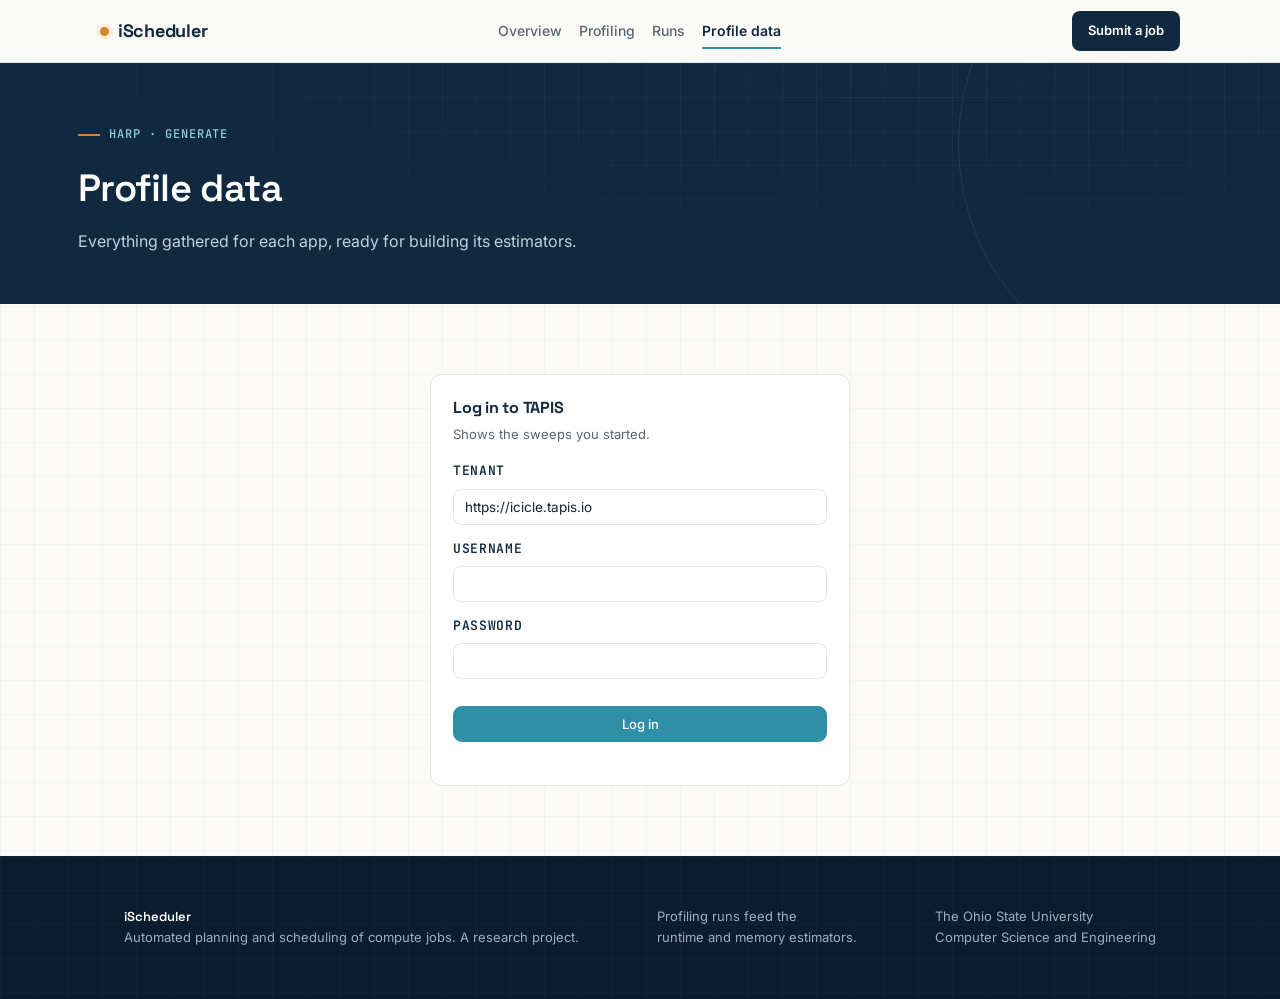
==== profile-data.html @ b389698c "Split Results into Runs and Profile data pages - runs.html (/runs): live view of each sweep. Its TAP" ====
<!doctype html>
<html lang="en">
<head>
<meta charset="utf-8">
<meta name="viewport" content="width=device-width,initial-scale=1">
<title>Profile data &mdash; iScheduler</title>
<link rel="preconnect" href="https://fonts.googleapis.com">
<link rel="preconnect" href="https://fonts.gstatic.com" crossorigin>
<link href="https://fonts.googleapis.com/css2?family=Space+Grotesk:wght@400;500;600;700&family=Inter:wght@400;500;600&family=JetBrains+Mono:wght@400;500&display=swap" rel="stylesheet">
<style>
:root{
  --navy:#11293F; --navy-900:#0A1C2D; --teal:#2E8FA6; --teal-400:#46A9BF; --teal-700:#236F82;
  --teal-50:#E6F1F4; --orange:#D4842F; --orange-50:#FBEFE0; --orange-700:#9A5A1C;
  --ink:#19222B; --muted:#5B6670; --paper:#FBFAF7; --line:#E4E7E9;
  --panel:#0C1E30; --panel-line:#1F3A52; --r:12px;
  --ok:#2E7D5B; --ok-50:#E5F2EC;
  --grid:rgba(46,143,166,.05);
  --grid-d:rgba(127,199,214,.07);
}
*{box-sizing:border-box;margin:0;padding:0}
html{scroll-behavior:smooth}
body{font-family:"Inter",system-ui,sans-serif;color:var(--ink);line-height:1.65;-webkit-font-smoothing:antialiased;
  background:
    linear-gradient(var(--grid) 1px,transparent 1px) 0 0/34px 34px,
    linear-gradient(90deg,var(--grid) 1px,transparent 1px) 0 0/34px 34px,
    var(--paper);}
h1,h2,h3,h4,.wm{font-family:"Space Grotesk",sans-serif;letter-spacing:-0.015em}
.mono{font-family:"JetBrains Mono",monospace}
a{color:inherit;text-decoration:none}
.wrap{max-width:1080px;margin:0 auto;padding:0 24px}
.eyebrow{display:inline-flex;align-items:center;gap:9px;font-family:"JetBrains Mono",monospace;font-size:12px;font-weight:500;letter-spacing:.08em;text-transform:uppercase;color:var(--teal-700)}
.eyebrow:before{content:"";width:22px;height:2px;background:var(--orange);display:inline-block}

/* nav */
nav{position:sticky;top:0;z-index:20;background:rgba(251,250,247,.82);backdrop-filter:blur(10px);border-bottom:1px solid var(--line)}
.nav-in{display:flex;align-items:center;justify-content:space-between;gap:16px;min-height:62px;flex-wrap:wrap;padding:8px 0}
.wm{font-weight:700;font-size:18px;color:var(--navy);display:flex;align-items:center;gap:9px}
.dot{width:9px;height:9px;border-radius:50%;background:var(--orange);box-shadow:0 0 0 4px var(--orange-50)}
.nav-links{display:flex;flex-wrap:wrap;gap:17px;row-gap:4px;justify-content:center;font-size:14px;font-weight:500;color:var(--muted)}
.nav-links a{position:relative;padding:4px 0}
.nav-links a:hover,.nav-links a[aria-current="page"]{color:var(--navy)}
.nav-links a[aria-current="page"]{font-weight:600}
.nav-links a[aria-current="page"]:after{content:"";position:absolute;left:0;right:0;bottom:-2px;height:2px;background:var(--teal)}
.nav-cta{font-size:13px;font-weight:600;color:#fff;background:var(--navy);padding:9px 16px;border-radius:8px}
.nav-cta:hover{background:var(--navy-900)}
@media(max-width:820px){.nav-links{gap:14px;font-size:13px}.nav-cta{display:none}}

/* dark banners share texture + orbit motif */
.hero,.page-head{background:var(--navy);color:#fff;position:relative;overflow:hidden}
.hero:before,.page-head:before{content:"";position:absolute;inset:0;
  background:linear-gradient(var(--grid-d) 1px,transparent 1px) 0 0/34px 34px,
             linear-gradient(90deg,var(--grid-d) 1px,transparent 1px) 0 0/34px 34px;
  -webkit-mask:radial-gradient(120% 120% at 70% 0%,#000,transparent 75%);mask:radial-gradient(120% 120% at 70% 0%,#000,transparent 75%)}
.hero:after,.page-head:after{content:"";position:absolute;right:-160px;top:-160px;width:480px;height:480px;border-radius:50%;
  border:1px solid var(--panel-line);
  box-shadow:0 0 0 60px transparent, inset 0 0 0 60px transparent;}

.hero{padding:80px 0 90px}
.hero-grid{display:grid;grid-template-columns:1.05fr .95fr;gap:48px;align-items:center;position:relative;z-index:1}
.hero h1{font-size:48px;line-height:1.05;font-weight:600;margin:18px 0 18px}
.hero p.lead{font-size:17px;color:#C0D0DC;max-width:38ch}
.hero .eyebrow,.page-head .eyebrow{color:#8CD0DE}
.hero-actions{display:flex;gap:12px;margin-top:30px;flex-wrap:wrap}
@media(max-width:860px){.hero-grid{grid-template-columns:1fr;gap:32px}.hero h1{font-size:35px}}

.page-head{padding:54px 0 50px}
.page-head .wrap{position:relative;z-index:1}
.page-head h1{font-size:38px;font-weight:600;margin:12px 0 8px}
.page-head p{color:#C0D0DC;max-width:60ch}

@media(prefers-reduced-motion:no-preference){
  .hero-grid>*,.page-head .wrap>*{opacity:0;animation:rise .7s cubic-bezier(.2,.7,.3,1) forwards}
  .hero-grid>*:nth-child(2){animation-delay:.12s}
  .page-head .wrap>*:nth-child(2){animation-delay:.06s}
  .page-head .wrap>*:nth-child(3){animation-delay:.12s}
}
@keyframes rise{from{opacity:0;transform:translateY(16px)}to{opacity:1;transform:none}}

/* buttons */
.btn{font-size:14px;font-weight:600;padding:12px 20px;border-radius:9px;border:1px solid transparent;cursor:pointer;font-family:inherit;display:inline-block;transition:transform .12s,background .15s,border-color .15s}
.btn:active{transform:translateY(1px)}
.btn-teal{background:var(--teal);color:#fff}.btn-teal:hover{background:var(--teal-700)}
.btn-navy{background:var(--navy);color:#fff}.btn-navy:hover{background:var(--navy-900)}
.btn-ghost{background:transparent;color:#fff;border-color:var(--panel-line)}.btn-ghost:hover{border-color:#8CD0DE}
.btn-outline{background:#fff;color:var(--navy);border-color:var(--line)}.btn-outline:hover{border-color:var(--navy)}
.btn-sm{padding:7px 13px;font-size:13px;border-radius:7px}

/* console */
.console{background:var(--panel);border:1px solid var(--panel-line);border-radius:14px;overflow:hidden;font-size:13px;box-shadow:0 24px 60px -30px rgba(0,0,0,.6);position:relative}
.console-bar{display:flex;align-items:center;gap:7px;padding:12px 15px;border-bottom:1px solid var(--panel-line);background:rgba(255,255,255,.02)}
.console-bar i{width:10px;height:10px;border-radius:50%;background:#34506b}
.console-bar i:first-child{background:#c2772e}.console-bar i:nth-child(2){background:#3f6a52}.console-bar i:nth-child(3){background:#2e6072}
.console-bar span{margin-left:8px;color:#7C92A8;font-size:12px;font-family:"JetBrains Mono",monospace}
.console pre{padding:18px 20px;color:#CBD8E4;overflow-x:auto;line-height:1.75;font-family:"JetBrains Mono",monospace}
.console pre:after{content:"▋";color:var(--teal-400)}
@media(prefers-reduced-motion:no-preference){.console pre:after{animation:blink 1.1s step-end infinite}}
@keyframes blink{50%{opacity:0}}
.console .k{color:#8CD0DE}.console .s{color:#E6AE70}.console .m{color:#fff;font-weight:500}.console .c{color:#6E839A}

/* sections */
section{padding:70px 0}
.sec-head{max-width:62ch;margin-bottom:36px}
.sec-head h2{font-size:32px;font-weight:600;color:var(--navy);margin:14px 0 10px}
.sec-head p{color:var(--muted);font-size:16px}
.bg-white{background:#fff;border-top:1px solid var(--line);border-bottom:1px solid var(--line)}

/* cluster chips */
.chips{display:flex;flex-wrap:wrap;gap:9px;margin-top:30px}
.chip{font-family:"JetBrains Mono",monospace;font-size:12px;color:#A9BFCF;border:1px solid var(--panel-line);border-radius:7px;padding:6px 11px}
.chip b{color:#fff;font-weight:500}

/* loop */
.loop{display:grid;grid-template-columns:repeat(5,1fr);border:1px solid var(--line);border-radius:var(--r);overflow:hidden;background:#fff;position:relative}
.loop .step{padding:24px 18px;border-right:1px solid var(--line);position:relative}
.loop .step:last-child{border-right:none}
.loop .num{font-family:"JetBrains Mono",monospace;font-size:12px;color:var(--teal-700);font-weight:500;display:flex;align-items:center;gap:7px}
.loop .num:before{content:"";width:7px;height:7px;border-radius:50%;background:var(--teal)}
@media(prefers-reduced-motion:no-preference){
  .loop .num:before{animation:pulse 2.4s ease-in-out infinite}
  .loop .step:nth-child(2) .num:before{animation-delay:.4s}
  .loop .step:nth-child(3) .num:before{animation-delay:.8s}
  .loop .step:nth-child(4) .num:before{animation-delay:1.2s}
  .loop .step:nth-child(5) .num:before{animation-delay:1.6s}
}
@keyframes pulse{0%,100%{box-shadow:0 0 0 0 rgba(46,143,166,.5)}50%{box-shadow:0 0 0 5px rgba(46,143,166,0)}}
.loop .step h4{font-size:15px;color:var(--navy);margin:9px 0 5px}
.loop .step p{font-size:13px;color:var(--muted);line-height:1.5}
@media(max-width:760px){.loop{grid-template-columns:1fr 1fr}.loop .step{border-bottom:1px solid var(--line)}}

/* cards */
.grid{display:grid;grid-template-columns:repeat(3,1fr);gap:18px}
@media(max-width:860px){.grid{grid-template-columns:1fr 1fr}}
@media(max-width:560px){.grid{grid-template-columns:1fr}}
.card{background:#fff;border:1px solid var(--line);border-radius:var(--r);padding:24px;position:relative;overflow:hidden;transition:border-color .15s,transform .15s,box-shadow .15s}
.card:before{content:"";position:absolute;top:0;left:0;right:0;height:3px;background:var(--line)}
.card:has(.tag-user):before{background:var(--teal)}
.card:has(.tag-admin):before{background:var(--orange)}
.card:hover{transform:translateY(-3px);box-shadow:0 20px 40px -28px rgba(17,41,63,.4);border-color:#d4dade}
.tag{display:inline-block;font-family:"JetBrains Mono",monospace;font-size:11px;font-weight:500;letter-spacing:.05em;text-transform:uppercase;padding:3px 10px;border-radius:6px;margin-bottom:14px}
.tag-user{background:var(--teal-50);color:var(--teal-700)}
.tag-admin{background:var(--orange-50);color:var(--orange-700)}
.card h3{font-size:18px;font-weight:600;color:var(--navy);margin-bottom:7px}
.card p{font-size:14px;color:var(--muted)}
.card code{display:block;font-family:"JetBrains Mono",monospace;font-size:12px;color:var(--ink);background:#F3F5F6;border:1px solid #ECEFF0;border-radius:7px;padding:9px 11px;margin-top:15px}
.card code .v{color:var(--teal-700);font-weight:500}

/* forms */
.form-grid{display:grid;grid-template-columns:1.1fr .9fr;gap:32px;align-items:start}
@media(max-width:820px){.form-grid{grid-template-columns:1fr}}
.panel{background:#fff;border:1px solid var(--line);border-radius:var(--r);padding:28px;box-shadow:0 1px 0 rgba(17,41,63,.02)}
.panel h3{font-size:19px;color:var(--navy);margin-bottom:4px}
.panel .sub{font-size:14px;color:var(--muted);margin-bottom:24px}
.field{margin-bottom:18px}
.field label{display:block;font-size:13px;font-weight:600;color:var(--navy);margin-bottom:7px}
.field .hint{font-weight:400;color:var(--muted);font-size:12px;font-family:"JetBrains Mono",monospace}
input,select{width:100%;font-family:inherit;font-size:14px;color:var(--ink);background:#fff;border:1px solid var(--line);border-radius:9px;padding:11px 13px;transition:border-color .15s,box-shadow .15s}
input:focus,select:focus{outline:none;border-color:var(--teal);box-shadow:0 0 0 3px var(--teal-50)}
.field-row{display:grid;grid-template-columns:1fr 1fr;gap:14px}
.form-actions{display:flex;gap:10px;margin-top:8px;flex-wrap:wrap}

/* result */
.result{background:var(--panel);border:1px solid var(--panel-line);border-radius:var(--r);padding:24px;color:#CBD8E4;box-shadow:0 24px 60px -34px rgba(0,0,0,.6)}
.result.empty{background:#fff;border:1px dashed #cfd6da;color:var(--muted);text-align:center;padding:44px 24px;box-shadow:none}
.result h4{color:#fff;font-size:13px;margin-bottom:16px;font-weight:500;font-family:"JetBrains Mono",monospace;letter-spacing:.04em;text-transform:uppercase}
.result .kv{display:flex;justify-content:space-between;padding:10px 0;border-bottom:1px solid var(--panel-line);font-family:"JetBrains Mono",monospace;font-size:13px}
.result .kv:last-child{border-bottom:none}
.result .kv span:first-child{color:#7C92A8}
.result .kv span:last-child{color:#fff;font-weight:500}
.result .kv .teal{color:#8CD0DE}

/* tables */
.table{width:100%;background:#fff;border:1px solid var(--line);border-radius:var(--r);border-collapse:separate;border-spacing:0;overflow:hidden}
.table th{text-align:left;font-family:"JetBrains Mono",monospace;font-size:11px;letter-spacing:.05em;text-transform:uppercase;color:var(--muted);font-weight:500;padding:14px 18px;border-bottom:1px solid var(--line);background:#FCFCFB}
.table td{padding:15px 18px;font-size:14px;border-top:1px solid #F0F2F3}
.table tr:first-child td{border-top:none}
.table tbody tr:hover{background:#FCFDFD}
.table .mono{font-size:13px;font-family:"JetBrains Mono",monospace}
.pill{display:inline-flex;align-items:center;gap:6px;font-family:"JetBrains Mono",monospace;font-size:12px;font-weight:500;padding:4px 11px;border-radius:7px}
.pill:before{content:"";width:6px;height:6px;border-radius:50%;background:currentColor}
.pill-queued{background:var(--orange-50);color:var(--orange-700)}
.pill-running{background:var(--teal-50);color:var(--teal-700)}
.pill-complete{background:var(--ok-50);color:var(--ok)}
.empty-state{background:#fff;border:1px dashed #cfd6da;border-radius:var(--r);padding:54px 24px;text-align:center;color:var(--muted)}
.empty-state a{color:var(--teal-700);font-weight:600}

/* api */
.api{background:#fff;border:1px solid var(--line);border-radius:var(--r);overflow:hidden}
.api-group{border-bottom:1px solid var(--line)}.api-group:last-child{border-bottom:none}
.api-group h4{font-family:"JetBrains Mono",monospace;font-size:12px;letter-spacing:.05em;text-transform:uppercase;color:var(--muted);font-weight:500;padding:18px 22px 9px;background:#FCFCFB}
.row{display:flex;align-items:center;gap:14px;padding:10px 22px;font-family:"JetBrains Mono",monospace;font-size:13px;border-top:1px solid #F0F2F3;transition:background .12s}
.row:hover{background:#FCFDFD}
.verb{font-weight:500;min-width:54px;text-align:center;padding:3px 0;border-radius:6px;font-size:11px}
.get{background:var(--teal-50);color:var(--teal-700)}.post{background:var(--orange-50);color:var(--orange-700)}
.put{background:#EEEAF6;color:#5A4B8A}.del{background:#FBE9E9;color:#A23A3A}
.path{color:var(--ink)}.row .desc{color:var(--muted);font-family:"Inter",sans-serif;font-size:13px;margin-left:auto;text-align:right}
@media(max-width:640px){.row .desc{display:none}}

/* toast */
.toast{position:fixed;bottom:24px;left:50%;transform:translateX(-50%) translateY(80px);background:var(--navy-900);color:#fff;padding:13px 22px;border-radius:9px;font-size:14px;font-weight:500;opacity:0;transition:transform .3s,opacity .3s;z-index:50;box-shadow:0 18px 40px -18px rgba(0,0,0,.5);border:1px solid var(--panel-line)}
.toast.show{transform:translateX(-50%) translateY(0);opacity:1}

/* footer */
footer{background:var(--navy-900);color:#9DB0C2;padding:50px 0;font-size:13px;margin-top:0;position:relative;overflow:hidden}
footer:before{content:"";position:absolute;inset:0;background:linear-gradient(var(--grid-d) 1px,transparent 1px) 0 0/34px 34px,linear-gradient(90deg,var(--grid-d) 1px,transparent 1px) 0 0/34px 34px;opacity:.5}
.foot-grid{display:flex;justify-content:space-between;flex-wrap:wrap;gap:20px;position:relative;z-index:1}
footer strong{color:#fff;font-weight:600;font-family:"Space Grotesk",sans-serif}
footer a:hover{color:#fff}

/* reveal */
.reveal{opacity:0;transform:translateY(16px);transition:opacity .6s ease,transform .6s ease}
.reveal.in{opacity:1;transform:none}
@media(prefers-reduced-motion:reduce){*{transition:none!important;scroll-behavior:auto}.reveal{opacity:1;transform:none}.orbit{animation:none}}
:focus-visible{outline:2px solid var(--teal);outline-offset:2px}
[hidden]{display:none!important}

/* clickable loop steps */
a.step{color:inherit;text-decoration:none;transition:background .12s}
a.step:hover{background:#FCFDFD}
a.step .more{font-family:"JetBrains Mono",monospace;font-size:11px;color:var(--teal-700);margin-top:10px;display:inline-flex;align-items:center;gap:5px}
a.step:hover .more{gap:9px}

/* checklist */
.checklist{list-style:none;margin:0;padding:0}
.checklist li{display:flex;align-items:center;gap:12px;padding:13px 0;border-bottom:1px solid var(--line);font-size:14px;color:var(--ink)}
.checklist li:last-child{border-bottom:none}
.checklist .ok{width:20px;height:20px;border-radius:50%;background:var(--ok-50);color:var(--ok);display:inline-flex;align-items:center;justify-content:center;font-size:12px;font-weight:600;flex:0 0 auto}
.checklist .ok:before{content:"\2713"}

/* stage prev/next */
.stage-nav{display:flex;justify-content:space-between;gap:14px;margin-top:38px}
.stage-nav a{flex:1;border:1px solid var(--line);border-radius:var(--r);padding:16px 18px;background:#fff;transition:border-color .15s,transform .12s}
.stage-nav a:hover{border-color:var(--teal);transform:translateY(-2px)}
.stage-nav .lbl{font-family:"JetBrains Mono",monospace;font-size:11px;color:var(--muted);text-transform:uppercase;letter-spacing:.05em}
.stage-nav .nm{font-family:"Space Grotesk",sans-serif;font-weight:600;color:var(--navy);margin-top:3px}
.stage-nav .next{text-align:right}

/* mini metrics */
.metrics{display:grid;grid-template-columns:repeat(3,1fr);gap:14px}
@media(max-width:560px){.metrics{grid-template-columns:1fr}}
.metric{background:#fff;border:1px solid var(--line);border-radius:var(--r);padding:20px}
.metric .v{font-family:"Space Grotesk",sans-serif;font-size:26px;font-weight:600;color:var(--navy)}
.metric .l{font-size:13px;color:var(--muted);margin-top:4px}
.two-col{display:grid;grid-template-columns:1.05fr .95fr;gap:32px;align-items:start}
@media(max-width:820px){.two-col{grid-template-columns:1fr}}
.note{font-size:14px;color:var(--muted);margin-top:16px}
.endpoint{margin-top:22px}
.endpoint .row{border:1px solid var(--line);border-radius:9px}

/* secondary component name under a plain title */
.comp{font-family:"JetBrains Mono",monospace;font-size:12px;color:var(--muted);margin:-2px 0 10px}
.api-actions{margin-bottom:22px}
#swagger{margin-top:8px}
#swagger .information-container{display:none}

/* audience ability lists */
.checklist.two{display:grid;grid-template-columns:1fr 1fr;gap:0 28px}
@media(max-width:640px){.checklist.two{grid-template-columns:1fr}}
.cta-row{margin-top:22px}
a.card{display:block}

/* submit stepper */
.steps{display:flex;border:1px solid var(--line);border-radius:var(--r);overflow:hidden;background:#fff;margin-bottom:26px}
.steps .s{flex:1;padding:15px 16px;border-right:1px solid var(--line);display:flex;gap:10px;align-items:center}
.steps .s:last-child{border-right:none}
.steps .s .n{width:24px;height:24px;border-radius:50%;border:1px solid var(--line);display:flex;align-items:center;justify-content:center;font-family:"JetBrains Mono",monospace;font-size:12px;color:var(--muted);flex:0 0 auto}
.steps .s .t{font-family:"Space Grotesk",sans-serif;font-size:14px;color:var(--muted)}
.steps .s.active .n{background:var(--teal);border-color:var(--teal);color:#fff}
.steps .s.active .t{color:var(--navy);font-weight:600}
.steps .s.done .n{background:var(--teal-50);border-color:var(--teal);color:var(--teal-700)}
.steps .s.done .t{color:var(--navy)}
@media(max-width:640px){.steps .s .t{display:none}}
.step-actions{display:flex;justify-content:space-between;margin-top:24px}
tr.selectable{cursor:pointer}
tr.selectable.sel{background:var(--teal-50)}
.badge{font-family:"JetBrains Mono",monospace;font-size:11px;padding:2px 8px;border-radius:6px;margin-left:8px}
.badge-fast{background:var(--teal-50);color:var(--teal-700)}
.badge-cheap{background:var(--orange-50);color:var(--orange-700)}

/* clickable steps + estimate checkboxes */
.steps .s{cursor:pointer}
.steps .s:hover .t{color:var(--navy)}
.checkgrid{display:grid;grid-template-columns:1fr 1fr;gap:10px 18px;margin:4px 0 20px}
@media(max-width:640px){.checkgrid{grid-template-columns:1fr}}
.checkitem{display:flex;align-items:center;gap:11px;padding:11px 13px;border:1px solid var(--line);border-radius:9px;font-size:14px;cursor:pointer}
.checkitem:hover{border-color:var(--teal)}
.checkitem input{width:auto;margin:0}
.checkitem b{font-family:"JetBrains Mono",monospace;font-size:11px;color:var(--teal-700);text-transform:uppercase}
.checkitem .meta{margin-left:auto;font-family:"JetBrains Mono",monospace;font-size:12px;color:var(--muted)}
.muted-hint{color:var(--muted);font-size:14px;margin:4px 0}

</style>
<style>
.wrap-p{max-width:1180px;margin:0 auto;padding:0 28px}
.pgrid{display:grid;grid-template-columns:1fr 380px;gap:26px;align-items:start}
@media(max-width:980px){.pgrid{grid-template-columns:1fr}}
.pgrid>*{min-width:0}
.atbl{overflow-x:auto}
.ahead,.arow{min-width:420px}
@media(max-width:560px){.wrap-p{padding:0 16px}}

.card2{background:#fff;border:1px solid var(--line);border-radius:var(--r);
  padding:20px 22px;margin-bottom:16px}
.card2 h3{font-size:16px;color:var(--navy);margin-bottom:3px}
.card2 .sub{font-size:13px;color:var(--muted);margin-bottom:15px;line-height:1.6}
.lbl{font-family:"JetBrains Mono",monospace;font-size:10.5px;letter-spacing:.05em;
  text-transform:uppercase;color:var(--muted);margin-bottom:5px;display:block}
select,input.ti{font-family:inherit;font-size:13.5px;padding:9px 11px;
  border:1px solid var(--line);border-radius:8px;background:#fff;color:var(--ink);
  width:100%;box-sizing:border-box}
select:focus,input.ti:focus{outline:none;border-color:var(--teal)}
.field{margin-bottom:13px}.field:last-child{margin-bottom:0}
.two{display:grid;grid-template-columns:1fr 1fr;gap:13px}
@media(max-width:560px){.two{grid-template-columns:1fr}}

.tabbar{display:flex;gap:2px;border-bottom:1px solid var(--line);margin-bottom:14px}
.tabx{font-size:13px;font-weight:500;padding:8px 14px;border:none;background:none;
  color:var(--muted);cursor:pointer;font-family:inherit;border-bottom:2px solid transparent;
  margin-bottom:-1px}
.tabx[aria-selected="true"]{color:var(--navy);border-bottom-color:var(--teal);font-weight:600}
.tabx .b{display:inline-block;min-width:18px;padding:0 5px;margin-left:6px;border-radius:9px;
  background:#EFF1F2;color:var(--muted);font-size:11px;font-family:"JetBrains Mono",monospace}
.tabx[aria-selected="true"] .b{background:var(--teal-50);color:var(--teal-700)}

.applist{border:1px solid var(--line);border-radius:9px;overflow:hidden}
.appitem{display:flex;align-items:center;gap:12px;padding:13px 15px;cursor:pointer;
  border-bottom:1px solid #F0F2F3;background:none;border-left:none;border-right:none;
  border-top:none;width:100%;text-align:left;font-family:inherit}
.appitem:last-child{border-bottom:none}
.appitem:hover{background:#FCFDFD}
.appitem[aria-current="true"]{background:var(--teal-50);box-shadow:inset 3px 0 0 var(--teal)}
.appitem .ic{width:34px;height:34px;border-radius:8px;flex:none;display:flex;
  align-items:center;justify-content:center;font-family:"JetBrains Mono",monospace;
  font-size:11px;font-weight:600;background:var(--navy);color:#fff}
.appitem .an{font-weight:600;font-size:14px;color:var(--navy)}
.appitem .am{font-family:"JetBrains Mono",monospace;font-size:11.5px;color:var(--muted);
  margin-top:1px}
.appitem .ar{margin-left:auto;text-align:right}
.rt{font-family:"JetBrains Mono",monospace;font-size:10px;letter-spacing:.04em;
  text-transform:uppercase;padding:2px 7px;border-radius:4px}
.rt.sing{background:var(--teal-50);color:var(--teal-700)}
.rt.dock{background:#EAF0F6;color:#3D6A96}
.pill{font-family:"JetBrains Mono",monospace;font-size:10px;padding:2px 8px;
  border-radius:10px;letter-spacing:.03em}
.pill.done{background:var(--ok-50);color:var(--ok)}
.pill.none{background:var(--orange-50);color:var(--orange-700)}

.jsel{margin-top:13px}
.jobrow{display:flex;gap:11px;align-items:center;padding:9px 0;
  border-bottom:1px solid #F0F2F3;font-size:13px}
.jobrow:last-child{border-bottom:none}
.jobrow code{font-family:"JetBrains Mono",monospace;font-size:11.5px;color:var(--teal-700)}
.jobrow .jm{margin-left:auto;font-family:"JetBrains Mono",monospace;font-size:11px;
  color:var(--muted)}

.ep{border:1px solid var(--line);border-radius:9px;padding:14px 16px;background:#FCFCFB;
  margin-bottom:14px}
.ep .eprow{display:flex;align-items:center;gap:10px;font-size:13px;margin-bottom:7px}
.ep .eprow:last-child{margin-bottom:0}
.ep .eplbl{font-family:"JetBrains Mono",monospace;font-size:10.5px;text-transform:uppercase;
  letter-spacing:.04em;color:var(--muted);min-width:96px}
.ep code{font-family:"JetBrains Mono",monospace;font-size:12px;color:var(--ink);
  background:#F0F2F3;padding:2px 7px;border-radius:5px;word-break:break-all}
.ok{color:var(--ok)}.warn{color:var(--orange-700)}

/* parsed arg table with per-arg mode */
.atbl{border:1px solid var(--line);border-radius:9px;overflow:hidden}
.ahead,.arow{display:grid;grid-template-columns:150px 118px 1fr;gap:0;align-items:stretch}
.ahead{background:#FCFCFB;border-bottom:1px solid var(--line)}
.ahead div{font-family:"JetBrains Mono",monospace;font-size:10px;letter-spacing:.05em;
  text-transform:uppercase;color:var(--muted);padding:9px 12px}
.arow{border-bottom:1px solid #F0F2F3}.arow:last-child{border-bottom:none}
.arow>div{padding:9px 12px;display:flex;flex-direction:column;justify-content:center}
.arow .aname{font-weight:600;font-size:13px;color:var(--navy)}
.arow .aflag{font-family:"JetBrains Mono",monospace;font-size:11px;color:var(--muted)}
.modesel{font-family:"JetBrains Mono",monospace;font-size:11px;padding:5px 7px;
  border:1px solid var(--line);border-radius:6px;background:#fff;color:var(--ink);width:100%}
.valin{font-family:"JetBrains Mono",monospace;font-size:12px;padding:6px 9px;
  border:1px solid var(--line);border-radius:6px;width:100%;box-sizing:border-box}
.valin:focus,.modesel:focus{outline:none;border-color:var(--teal)}
.vhint{font-size:10.5px;color:var(--muted);margin-top:3px;font-family:"JetBrains Mono",monospace}

.note{font-size:12.5px;color:var(--muted);line-height:1.6;margin-top:10px}
.empty{text-align:center;color:var(--muted);padding:40px 20px;border:1px dashed #cfd6da;
  border-radius:9px;font-size:13.5px}

/* budget panel reused */
.budget{background:var(--panel);border:1px solid var(--panel-line);border-radius:var(--r);
  padding:22px;color:#CBD8E4;position:sticky;top:20px}
.budget h4{color:#fff;font-size:12px;margin-bottom:14px;font-weight:500;
  font-family:"JetBrains Mono",monospace;letter-spacing:.04em;text-transform:uppercase}
.big{font-family:"Space Grotesk",sans-serif;font-size:34px;font-weight:600;color:#fff;line-height:1.1}
.big.warn{color:#E8A857}.big.bad{color:#E4776B}
.blab{font-size:12px;color:#7C92A8;margin:2px 0 16px}
.budget .kv{display:flex;justify-content:space-between;padding:8px 0;
  border-bottom:1px solid var(--panel-line);font-family:"JetBrains Mono",monospace;font-size:12px}
.budget .kv:last-of-type{border-bottom:none}
.budget .kv span:first-child{color:#7C92A8}.budget .kv span:last-child{color:#fff;font-weight:500}
.budget .kv .t{color:#8CD0DE}
.formula{font-family:"JetBrains Mono",monospace;font-size:11px;color:#7C92A8;
  background:rgba(0,0,0,.25);border-radius:7px;padding:10px 12px;margin:12px 0;line-height:1.6;
  word-break:break-word}
.formula b{color:#8CD0DE}
.alarm{border-left:3px solid #E4776B;background:rgba(228,119,107,.1);padding:10px 12px;
  border-radius:0 7px 7px 0;font-size:12px;color:#F0C9C4;margin-top:12px}
.hwt{display:flex;align-items:center;gap:9px;padding:8px 0;border-bottom:1px solid var(--panel-line);
  cursor:pointer;font-size:12px}
.hwt:last-child{border-bottom:none}
.hwt input{width:14px;height:14px;accent-color:var(--teal-400);flex:none}
.hwt .n{color:#fff}.hwt .g{margin-left:auto;font-family:"JetBrains Mono",monospace;
  font-size:10.5px;color:#8CD0DE}
.btnx{font-family:inherit;font-size:13px;font-weight:500;padding:10px 16px;border-radius:9px;
  border:none;background:var(--teal);color:#fff;cursor:pointer;width:100%;margin-top:14px}
.btnx:hover{background:var(--teal-700)}
.btnx:disabled{background:#7C92A8;cursor:not-allowed}
.who{display:flex;align-items:center;gap:10px;font-size:12px;color:var(--muted)}
.who[hidden]{display:none}
.login{max-width:420px;margin:0 auto}
.loginerr{font-size:12.5px;color:#A23A3A;margin-top:10px;min-height:1em}
</style>

</head>
<body>
<nav><div class="wrap nav-in">
  <a class="wm" href="index.html"><span class="dot"></span>iScheduler</a>
  <div class="nav-links">
    <a href="index.html">Overview</a>
    <a href="profiling.html">Profiling</a>
    <a href="runs.html">Runs</a>
    <a href="profile-data.html" aria-current="page">Profile data</a>
  </div>
  <div class="who" id="who" hidden>
    <span class="mono" id="whoName"></span>
    <button class="btn btn-outline btn-sm" id="logoutBtn">Log out</button>
  </div>
  <a class="nav-cta" href="submit.html">Submit a job</a>
</div></nav>
<style>
/* Profile data page: summary first (metrics), then sweeps, then the data. */
.metrics4{display:grid;grid-template-columns:repeat(4,1fr);gap:12px;margin-bottom:16px}
@media(max-width:760px){.metrics4{grid-template-columns:1fr 1fr}}
.mt{background:#fff;border:1px solid var(--line);border-radius:var(--r);padding:16px 18px;min-width:0}
.mt .v{font-family:"Space Grotesk",sans-serif;font-size:26px;font-weight:600;color:var(--navy);
  line-height:1.15;font-variant-numeric:tabular-nums}
.mt .v small{font-size:15px;color:var(--muted);font-weight:500}
.mt .l{font-family:"JetBrains Mono",monospace;font-size:10.5px;letter-spacing:.05em;
  text-transform:uppercase;color:var(--muted);margin-top:4px}
.scroll{overflow-x:auto;border:1px solid var(--line);border-radius:9px}
.dt{width:100%;border-collapse:collapse;font-size:12.5px;font-variant-numeric:tabular-nums}
.dt th{text-align:left;font-family:"JetBrains Mono",monospace;font-size:10px;letter-spacing:.05em;
  text-transform:uppercase;color:var(--muted);font-weight:500;padding:9px 12px;background:#FCFCFB;
  border-bottom:1px solid var(--line);white-space:nowrap;position:sticky;top:0}
.dt td{padding:8px 12px;border-top:1px solid #F0F2F3;white-space:nowrap}
.dt td.num{text-align:right;font-family:"JetBrains Mono",monospace}
.dt th.num{text-align:right}
.dt tr:first-child td{border-top:none}
.dt .wt{color:var(--teal-700);font-weight:600}
.prog{display:flex;height:7px;border-radius:4px;overflow:hidden;background:#EFF1F2;min-width:90px}
.prog i{display:block;height:100%}
.prog .f{background:var(--ok)}.prog .x{background:#C9564B}.prog .r{background:#CFE3E8}
.st{font-family:"JetBrains Mono",monospace;font-size:10px;padding:2px 8px;border-radius:10px;
  letter-spacing:.03em;white-space:nowrap}
.st.done{background:var(--ok-50);color:var(--ok)}
.st.run{background:var(--teal-50);color:var(--teal-700)}
.st.warn{background:var(--orange-50);color:var(--orange-700)}
.st.bad{background:#FBE9E9;color:#A23A3A}
.st.wait{background:#EFF1F2;color:var(--muted)}
.chipbar{display:flex;flex-wrap:wrap;gap:8px;margin-bottom:12px;align-items:center}
.fchip{font-family:"JetBrains Mono",monospace;font-size:11.5px;padding:5px 11px;border-radius:7px;
  border:1px solid var(--line);background:#fff;color:var(--muted);cursor:pointer}
.fchip[aria-pressed="true"]{border-color:var(--teal);background:var(--teal-50);color:var(--teal-700)}
.fchip b{font-weight:600;margin-left:4px}
.chipbar .spacer{flex:1}
.more{font-size:12.5px;color:var(--muted);margin-top:10px;display:flex;gap:12px;align-items:center}
.linkbtn{font-family:inherit;font-size:13px;font-weight:600;color:var(--teal-700);background:none;
  border:none;cursor:pointer;padding:0}
.dlbtn{font-family:inherit;font-size:12.5px;font-weight:600;padding:7px 13px;border-radius:7px;
  border:1px solid var(--line);background:#fff;color:var(--navy);cursor:pointer}
.dlbtn:hover{border-color:var(--navy)}
.updated{font-family:"JetBrains Mono",monospace;font-size:11px;color:var(--muted)}
.rgrid{display:grid;grid-template-columns:300px 1fr;gap:22px;align-items:start}
.rgrid>*{min-width:0}
@media(max-width:900px){.rgrid{grid-template-columns:1fr}}
.appitem .ar .st{display:inline-block;margin-top:5px}
.swlink{color:var(--navy);border-bottom:1px solid var(--line)}
.swlink:hover{border-bottom-color:var(--teal);color:var(--teal-700)}
.rgrid .appitem .an,.rgrid .appitem .am{display:block}
</style>

<header class="page-head"><div class="wrap-p">
  <div class="eyebrow">HARP &middot; Generate</div>
  <h1>Profile data</h1>
  <p>Everything gathered for each app, ready for building its estimators.</p>
</div></header>

<section><div class="wrap-p">
  <div class="card2 login" id="loginPanel" hidden>
    <h3>Log in to TAPIS</h3>
    <p class="sub">Shows the sweeps you started.</p>
    <form id="loginForm">
      <div class="field"><label class="lbl" for="lgTenant">Tenant</label>
        <input class="ti" id="lgTenant" name="base_url" value="https://icicle.tapis.io" required></div>
      <div class="field"><label class="lbl" for="lgUser">Username</label>
        <input class="ti" id="lgUser" name="username" autocomplete="username" required></div>
      <div class="field"><label class="lbl" for="lgPass">Password</label>
        <input class="ti" id="lgPass" name="password" type="password" autocomplete="current-password" required></div>
      <button class="btnx" type="submit">Log in</button>
      <p class="loginerr" id="loginErr" role="alert"></p>
    </form>
  </div>

  <div class="rgrid" id="appView" hidden>
    <div class="card2">
      <h3>Apps</h3>
      <p class="sub">Apps with profiling data.</p>
      <div class="applist" id="applist"></div>
    </div>

    <div id="detail">
      <div class="empty" id="detailEmpty">Select an app to see its profile data.</div>
      <div id="detailBody" hidden>
        <div class="metrics4">
          <div class="mt"><div class="v" id="mCamp">0</div><div class="l">Sweeps</div></div>
          <div class="mt"><div class="v" id="mJobs">0</div><div class="l">Jobs completed</div></div>
          <div class="mt"><div class="v" id="mRows">0</div><div class="l">Runs collected</div></div>
          <div class="mt"><div class="v" id="mWall">&ndash;</div><div class="l">Median walltime</div></div>
        </div>

        <div class="card2">
          <div class="chipbar"><h3 style="margin:0">Sweeps</h3><span class="spacer"></span>
            <span class="updated" id="updated"></span></div>
          <div class="scroll"><table class="dt" id="campTable"></table></div>
        </div>

        <div class="card2">
          <h3>Walltime by run type</h3>
          <p class="sub">Time per run. SD = scaled-down, FS = full-scale, test_data = held out.</p>
          <div class="scroll"><table class="dt" id="typeTable"></table></div>
        </div>

        <div class="card2">
          <h3>Walltime by hardware</h3>
          <p class="sub">Median time per run on each system.</p>
          <div class="scroll"><table class="dt" id="hwTable"></table></div>
        </div>

        <div class="card2">
          <div class="chipbar"><h3 style="margin:0">Profiling data</h3><span class="spacer"></span>
            <button class="dlbtn" id="dlBtn">Download CSV</button></div>
          <div class="chipbar" id="filters"></div>
          <div class="scroll" style="max-height:520px"><table class="dt" id="dataTable"></table></div>
          <div class="more" id="more"></div>
          <p class="loginerr" id="missing"></p>
        </div>
      </div>
    </div>
  </div>
</div></section>

<footer><div class="wrap foot-grid">
  <div><strong>iScheduler</strong><br>Automated planning and scheduling of compute jobs. A research project.</div>
  <div>Profiling runs feed the<br>runtime and memory estimators.</div>
  <div>The Ohio State University<br>Computer Science and Engineering</div>
</div></footer>

<script>
/* Profile data: what the profiling sweeps gathered, per app.
   Data comes from the HARP server: /api/campaigns for progress, and
   /api/apps/<id>/profile for every collected run of that app. */
const esc = v => String(v ?? '').replace(/[&<>"']/g, c =>
  ({'&':'&amp;','<':'&lt;','>':'&gt;','"':'&quot;',"'":'&#39;'}[c]));
async function api(path, opts = {}) {
  const res = await fetch(path, {...opts, headers: {'Content-Type': 'application/json'},
    body: opts.body ? JSON.stringify(opts.body) : undefined});
  const data = await res.json().catch(() => ({}));
  if (!res.ok) throw Object.assign(new Error(data.detail || res.statusText), {status: res.status});
  return data;
}
const $ = id => document.getElementById(id);
const ACTIVE = ['RUNNING', 'WAITING_FOR_LOGIN', 'FINALIZING'];
const STATUS = {DONE:['done','done'], DONE_WITH_ERRORS:['warn','done with errors'], RUNNING:['run','running'],
  FINALIZING:['run','merging'], WAITING_FOR_LOGIN:['warn','paused'], FAILED:['bad','failed'], CANCELLED:['bad','cancelled']};
const stPill = s => { const [c, t] = STATUS[s] || ['run', s.toLowerCase()]; return `<span class="st ${c}">${esc(t)}</span>`; };
const PAGE = 200;

let APPS = [], current = null, profile = null, filter = 'all', shown = PAGE, timer = null;

function median(xs){ if(!xs.length) return null; const s=[...xs].sort((a,b)=>a-b), m=s.length>>1;
  return s.length%2 ? s[m] : (s[m-1]+s[m])/2; }
const fmtS = v => v==null ? '–' : v < 1 ? (v*1000).toFixed(v < 0.01 ? 2 : 1)+' ms' : v < 10 ? v.toFixed(2)+' s' : v < 600 ? v.toFixed(1)+' s' : (v/60).toFixed(1)+' min';
const ago = iso => { if(!iso) return ''; const m=Math.round((Date.now()-new Date(iso))/60000);
  return m<1?'just now':m<60?m+' min ago':m<1440?Math.round(m/60)+' h ago':Math.round(m/1440)+' d ago'; };

/* ---- app list ---- */
async function loadApps(){
  const [apps, camps] = await Promise.all([api('/api/tapis/apps'), api('/api/campaigns')]);
  const byApp = {};
  for (const c of camps) for (const id of c.app_ids || []) (byApp[id] ||= []).push(c);
  APPS = apps.filter(a => byApp[a.id]).map(a => {
    const cs = byApp[a.id];
    const h = (a.notes && a.notes.harp) || {};
    return {id:a.id, version:a.version, label:h.label || a.id, campaigns:cs,
            active: cs.some(c => ACTIVE.includes(c.status))};
  }).sort((x,y) => x.label.localeCompare(y.label));
  renderList();
}
function renderList(){
  const box = $('applist');
  if (!APPS.length) { box.innerHTML = '<div class="empty" style="border:none">No sweeps yet. Start one on the <a href="profiling.html" style="color:var(--teal-700);font-weight:600">Profiling</a> page.</div>'; return; }
  box.innerHTML = APPS.map(a => `
    <button class="appitem" data-id="${esc(a.id)}" aria-current="${!!(current && current.id===a.id)}">
      <span class="ic">${esc(a.label.split(/[\s_-]+/).filter(Boolean).map(w=>w[0]).join('').slice(0,2).toUpperCase())}</span>
      <span style="min-width:0"><span class="an">${esc(a.label)}</span>
        <span class="am">${a.campaigns.length} sweep${a.campaigns.length===1?'':'s'}</span></span>
      <span class="ar">${a.active ? stPill('RUNNING') : stPill('DONE')}</span>
    </button>`).join('');
  box.querySelectorAll('.appitem').forEach(b => b.addEventListener('click', () => selectApp(b.dataset.id)));
}

/* ---- one app ---- */
async function selectApp(id){
  current = APPS.find(a => a.id === id); filter = 'all'; shown = PAGE;
  renderList();
  $('detailEmpty').hidden = true; $('detailBody').hidden = false;
  await refresh();
}
async function refresh(){
  if (!current) return;
  clearTimeout(timer);
  try { profile = await api('/api/apps/' + encodeURIComponent(current.id) + '/profile'); }
  catch (e) { if (e.status === 401) return showLogin('Session expired. Log in again.');
              $('missing').textContent = 'Could not load results: ' + e.message; return; }
  render();
  $('updated').textContent = 'updated ' + new Date().toLocaleTimeString([], {hour:'2-digit', minute:'2-digit'});
  if (profile.campaigns.some(c => ACTIVE.includes(c.status))) timer = setTimeout(async () => {
    await loadApps().catch(() => {}); refresh(); }, 10000);
}

function render(){
  const P = profile, cs = P.campaigns;
  const walls = P.rows.map(r => parseFloat(r.walltime)).filter(Number.isFinite);
  const jd = cs.reduce((n,c) => n + (c.job_counts.FINISHED || 0), 0);
  const jt = cs.reduce((n,c) => n + c.jobs_total, 0);
  $('mCamp').textContent = cs.length;
  $('mJobs').innerHTML = `${jd}<small> / ${jt}</small>`;
  $('mRows').textContent = P.total_rows.toLocaleString();
  $('mWall').textContent = fmtS(median(walls));

  // sweeps: progress per sweep
  const perSweep = {};
  for (const r of P.rows) perSweep[r.campaign] = (perSweep[r.campaign] || 0) + 1;
  $('campTable').innerHTML = `<tr><th>Sweep</th><th>Status</th><th>Jobs</th><th class="num">Runs</th><th>Started</th></tr>` +
    cs.map(c => {
      const k = c.job_counts, f = k.FINISHED || 0, x = (k.FAILED||0) + (k.SUBMIT_FAILED||0) + (k.CANCELLED||0);
      const r = c.jobs_total - f - x, pct = n => (100 * n / Math.max(1, c.jobs_total)).toFixed(1) + '%';
      return `<tr><td><a href="runs.html#${esc(c.id)}" class="swlink"><b>${esc(c.name)}</b></a></td><td>${stPill(c.status)}</td>
        <td><div class="prog" title="${f} finished, ${x} failed, ${r} queued or running">
              <i class="f" style="width:${pct(f)}"></i><i class="x" style="width:${pct(x)}"></i><i class="r" style="width:${pct(r)}"></i></div>
            <span class="updated">${f} ok${x ? ' · ' + x + ' failed' : ''}${r ? ' · ' + r + ' left' : ''}</span></td>
        <td class="num">${(perSweep[c.name] || 0).toLocaleString()}</td>
        <td class="updated">${esc(ago(c.created_at))}</td></tr>`;
    }).join('');

  // walltime by run type
  const types = {};
  for (const r of P.rows) { const w = parseFloat(r.walltime); if (Number.isFinite(w)) (types[r.run_type || '?'] ||= []).push(w); }
  const order = ['SD', 'FS', 'test_data', ...Object.keys(types).filter(t => !['SD','FS','test_data'].includes(t))];
  const tr = order.filter(t => types[t]).map(t => { const v = types[t];
    return `<tr><td><b>${esc(t)}</b></td><td class="num">${v.length}</td><td class="num">${fmtS(Math.min(...v))}</td>
      <td class="num">${fmtS(median(v))}</td><td class="num">${fmtS(Math.max(...v))}</td></tr>`; }).join('');
  $('typeTable').innerHTML = tr ? `<tr><th>Run type</th><th class="num">Runs</th><th class="num">Fastest</th><th class="num">Median</th><th class="num">Slowest</th></tr>` + tr
    : '<tr><td class="updated">No finished runs yet.</td></tr>';

  // walltime by hardware (system), median per run type
  const bySys = {};
  for (const r of P.rows) { const w = parseFloat(r.walltime); if (!Number.isFinite(w)) continue;
    const k = r.system || 'unknown'; ((bySys[k] ||= {})[r.run_type || '?'] ||= []).push(w); }
  const sysNames = Object.keys(bySys).sort();
  const tcols = order.filter(t => types[t]);
  $('hwTable').innerHTML = sysNames.length
    ? `<tr><th>System</th><th class="num">Runs</th>${tcols.map(t => `<th class="num">${esc(t)} median</th>`).join('')}</tr>` +
      sysNames.map(n => { const g = bySys[n], all = Object.values(g).flat();
        return `<tr><td><b>${esc(n)}</b></td><td class="num">${all.length}</td>${tcols.map(t =>
          `<td class="num">${g[t] ? fmtS(median(g[t])) : '–'}</td>`).join('')}</tr>`; }).join('')
    : '<tr><td class="updated">No finished runs yet.</td></tr>';

  // filters + data
  const counts = {all: P.rows.length};
  for (const r of P.rows) counts[r.run_type] = (counts[r.run_type] || 0) + 1;
  $('filters').innerHTML = ['all', ...order.filter(t => counts[t])].map(t =>
    `<button class="fchip" data-f="${esc(t)}" aria-pressed="${filter===t}">${t==='all'?'All':esc(t)}<b>${counts[t]||0}</b></button>`).join('');
  $('filters').querySelectorAll('.fchip').forEach(b => b.addEventListener('click', () => { filter = b.dataset.f; shown = PAGE; render(); }));
  renderData();
  $('missing').textContent = P.missing.length ? 'Could not read data for: ' + P.missing.map(m => m.campaign).join(', ') : '';
}

function renderData(){
  const P = profile;
  const rows = P.rows.filter(r => filter === 'all' || r.run_type === filter);
  const cols = P.columns;
  const numeric = c => c === 'walltime' || /^sys_.*(count|mhz|bytes|mb)$/.test(c) || P.rows.slice(0, 50).every(r => r[c] === '' || r[c] == null || !isNaN(+r[c]));
  const head = cols.map(c => `<th class="${numeric(c) ? 'num' : ''}">${esc(c === 'run_config' || c === 'run_type' ? c : c.replace(/^run_/, ''))}</th>`).join('');
  const body = rows.slice(0, shown).map(r => '<tr>' + cols.map(c => {
    let v = r[c] ?? '';
    if (c === 'walltime' && v !== '') v = (+v).toFixed(3);
    if (/_bytes$/.test(c) && v !== '' && !isNaN(+v)) v = (+v / 2**30).toFixed(1) + ' GiB';
    return `<td class="${numeric(c) ? 'num' : ''}${c === 'walltime' ? ' wt' : ''}">${esc(v)}</td>`;
  }).join('') + '</tr>').join('');
  $('dataTable').innerHTML = rows.length ? `<tr>${head}</tr>${body}` : '<tr><td class="updated">No runs collected yet.</td></tr>';
  const capped = P.total_rows > P.rows.length ? ` (first ${P.rows.length.toLocaleString()} of ${P.total_rows.toLocaleString()}; download the CSV for all)` : '';
  $('more').innerHTML = rows.length > shown
    ? `Showing ${shown.toLocaleString()} of ${rows.length.toLocaleString()} runs${capped} <button class="linkbtn" id="moreBtn">Show ${Math.min(PAGE, rows.length - shown)} more</button>`
    : rows.length ? `${rows.length.toLocaleString()} runs${capped}` : '';
  const mb = $('moreBtn'); if (mb) mb.addEventListener('click', () => { shown += PAGE; renderData(); });
}

$('dlBtn').addEventListener('click', async () => {
  if (!current) return;
  const btn = $('dlBtn'); btn.disabled = true;
  try {
    const res = await fetch('/api/apps/' + encodeURIComponent(current.id) + '/profile.csv');
    if (!res.ok) throw new Error((await res.json().catch(() => ({}))).detail || res.statusText);
    const url = URL.createObjectURL(await res.blob());
    const a = Object.assign(document.createElement('a'), {href: url, download: current.id + '_profile.csv'});
    document.body.appendChild(a); a.click(); a.remove(); setTimeout(() => URL.revokeObjectURL(url), 1000);
  } catch (e) { $('missing').textContent = 'Download failed: ' + e.message; }
  finally { btn.disabled = false; }
});

/* ---- TAPIS login (the HARP server holds the token) ---- */
function showLogin(msg){
  clearTimeout(timer);
  $('loginPanel').hidden = false; $('appView').hidden = true; $('who').hidden = true;
  $('loginErr').textContent = msg || '';
}
async function showApps(me){
  $('loginPanel').hidden = true; $('appView').hidden = false; $('who').hidden = false;
  $('whoName').textContent = me.username + ' @ ' + me.base_url.replace('https://', '');
  $('applist').innerHTML = '<div class="empty" style="border:none">Loading&hellip;</div>';
  try { await loadApps(); }
  catch (e) { if (e.status === 401) return showLogin('Session expired. Log in again.');
              $('applist').innerHTML = `<div class="empty" style="border:none">Could not load: ${esc(e.message)}</div>`; return; }
  const pick = APPS.find(a => a.active) || APPS[0];
  if (pick) selectApp(pick.id);
}
$('loginForm').addEventListener('submit', async ev => {
  ev.preventDefault();
  const f = new FormData(ev.target), btn = ev.target.querySelector('button');
  btn.disabled = true; $('loginErr').textContent = '';
  try { showApps(await api('/api/login', {method:'POST', body:{
          base_url: f.get('base_url').trim().replace(/\/+$/, ''), username: f.get('username').trim(), password: f.get('password')}})); }
  catch (e) { $('loginErr').textContent = e.message; }
  finally { btn.disabled = false; ev.target.password.value = ''; }
});
$('logoutBtn').addEventListener('click', async () => {
  await api('/api/logout', {method:'POST'}).catch(() => {});
  APPS = []; current = null; showLogin();
});
(async () => { try { showApps(await api('/api/me')); } catch (e) { showLogin(); } })();
</script>
</body>
</html>
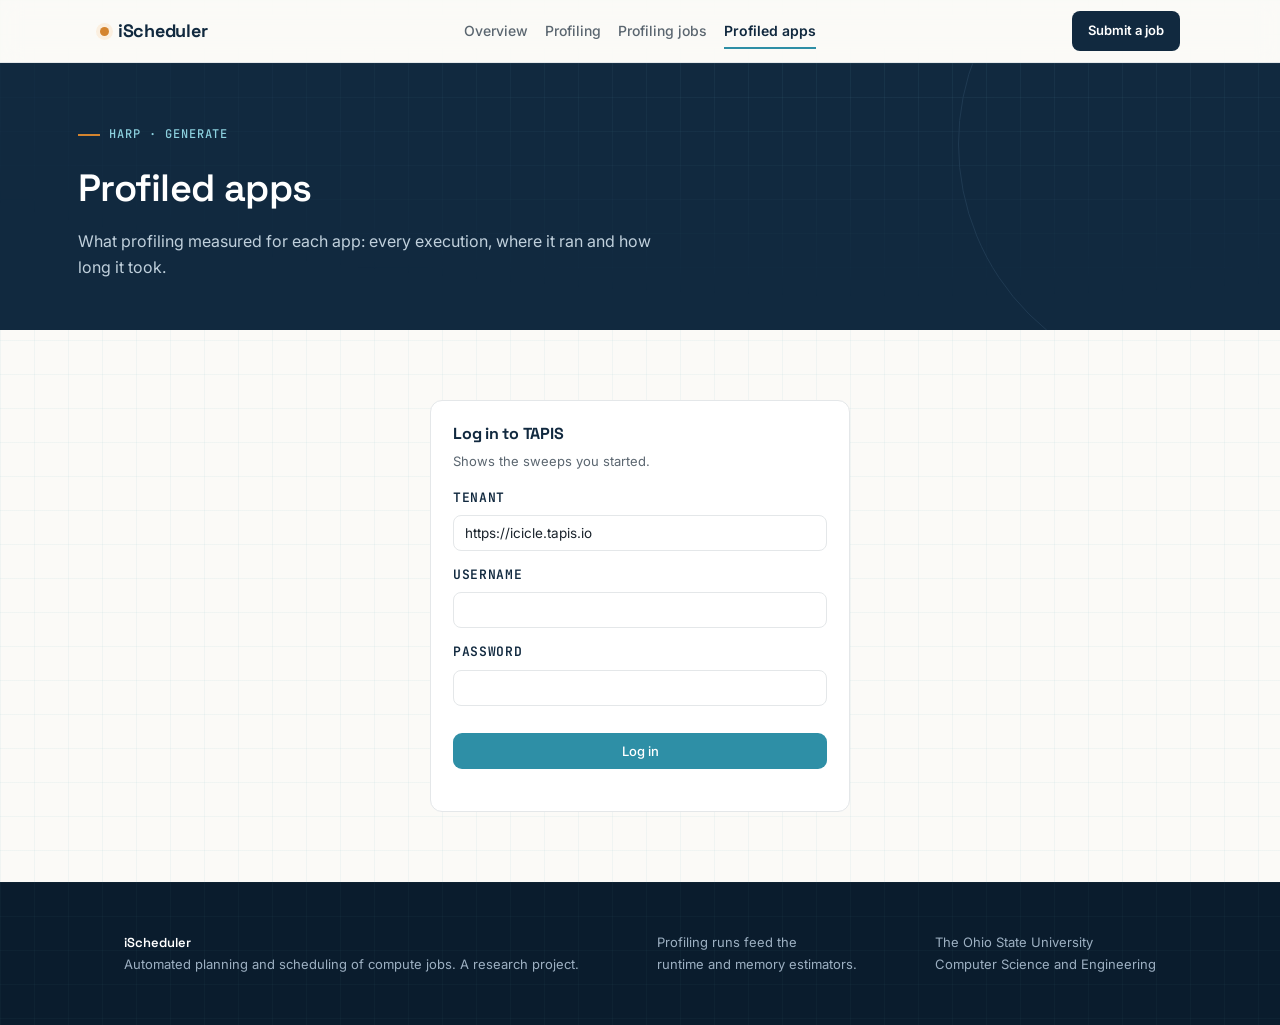
==== commit c34d2a3d: "Profiling in five steps; all-jobs table; Profiled apps shows executions Profiling page (profiling.ht" ====
--- a/profile-data.html
+++ b/profile-data.html
@@ -3,7 +3,7 @@
 <head>
 <meta charset="utf-8">
 <meta name="viewport" content="width=device-width,initial-scale=1">
-<title>Profile data &mdash; iScheduler</title>
+<title>Profiled apps &mdash; iScheduler</title>
 <link rel="preconnect" href="https://fonts.googleapis.com">
 <link rel="preconnect" href="https://fonts.gstatic.com" crossorigin>
 <link href="https://fonts.googleapis.com/css2?family=Space+Grotesk:wght@400;500;600;700&family=Inter:wght@400;500;600&family=JetBrains+Mono:wght@400;500&display=swap" rel="stylesheet">
@@ -425,8 +425,8 @@
   <div class="nav-links">
     <a href="index.html">Overview</a>
     <a href="profiling.html">Profiling</a>
-    <a href="runs.html">Runs</a>
-    <a href="profile-data.html" aria-current="page">Profile data</a>
+    <a href="runs.html">Profiling jobs</a>
+    <a href="profile-data.html" aria-current="page">Profiled apps</a>
   </div>
   <div class="who" id="who" hidden>
     <span class="mono" id="whoName"></span>
@@ -482,14 +482,18 @@
 @media(max-width:900px){.rgrid{grid-template-columns:1fr}}
 .appitem .ar .st{display:inline-block;margin-top:5px}
 .swlink{color:var(--navy);border-bottom:1px solid var(--line)}
+.ptables{display:grid;grid-template-columns:repeat(auto-fill,minmax(240px,1fr));gap:14px}
+.ptables h4{font-family:"JetBrains Mono",monospace;font-size:11px;letter-spacing:.05em;text-transform:uppercase;color:var(--teal-700);margin:0 0 6px}
+.dt .sortb{font:inherit;color:inherit;letter-spacing:inherit;text-transform:inherit;background:none;border:none;padding:0;cursor:pointer}
+.dt .sortb:hover{color:var(--navy)}
 .swlink:hover{border-bottom-color:var(--teal);color:var(--teal-700)}
 .rgrid .appitem .an,.rgrid .appitem .am{display:block}
 </style>
 
 <header class="page-head"><div class="wrap-p">
   <div class="eyebrow">HARP &middot; Generate</div>
-  <h1>Profile data</h1>
-  <p>Everything gathered for each app, ready for building its estimators.</p>
+  <h1>Profiled apps</h1>
+  <p>What profiling measured for each app: every execution, where it ran and how long it took.</p>
 </div></header>
 
 <section><div class="wrap-p">
@@ -516,35 +520,37 @@
     </div>
 
     <div id="detail">
-      <div class="empty" id="detailEmpty">Select an app to see its profile data.</div>
+      <div class="empty" id="detailEmpty">Select an app to see its executions.</div>
       <div id="detailBody" hidden>
         <div class="metrics4">
-          <div class="mt"><div class="v" id="mCamp">0</div><div class="l">Sweeps</div></div>
-          <div class="mt"><div class="v" id="mJobs">0</div><div class="l">Jobs completed</div></div>
-          <div class="mt"><div class="v" id="mRows">0</div><div class="l">Runs collected</div></div>
-          <div class="mt"><div class="v" id="mWall">&ndash;</div><div class="l">Median walltime</div></div>
+          <div class="mt"><div class="v" id="mExec">0</div><div class="l">Executions</div></div>
+          <div class="mt"><div class="v" id="mSys">0</div><div class="l">Systems</div></div>
+          <div class="mt"><div class="v" id="mParams">0</div><div class="l">Parameters varied</div></div>
+          <div class="mt"><div class="v" id="mWall">&ndash;</div><div class="l">Median time</div></div>
         </div>
 
         <div class="card2">
-          <div class="chipbar"><h3 style="margin:0">Sweeps</h3><span class="spacer"></span>
-            <span class="updated" id="updated"></span></div>
-          <div class="scroll"><table class="dt" id="campTable"></table></div>
-        </div>
-
-        <div class="card2">
-          <h3>Walltime by run type</h3>
+          <h3>Time by run type</h3>
           <p class="sub">Time per run. SD = scaled-down, FS = full-scale, test_data = held out.</p>
           <div class="scroll"><table class="dt" id="typeTable"></table></div>
         </div>
 
         <div class="card2">
-          <h3>Walltime by hardware</h3>
+          <h3>Time by system</h3>
           <p class="sub">Median time per run on each system.</p>
           <div class="scroll"><table class="dt" id="hwTable"></table></div>
         </div>
 
         <div class="card2">
-          <div class="chipbar"><h3 style="margin:0">Profiling data</h3><span class="spacer"></span>
+          <h3>Time by parameter</h3>
+          <p class="sub">Median time for each value of every parameter that was varied.</p>
+          <div class="ptables" id="paramTables"></div>
+        </div>
+
+        <div class="card2">
+          <div class="chipbar"><h3 style="margin:0">Executions</h3><span class="spacer"></span>
+            <span class="updated" id="updated"></span>
+            <button class="dlbtn" id="colsBtn" aria-pressed="false">Show all columns</button>
             <button class="dlbtn" id="dlBtn">Download CSV</button></div>
           <div class="chipbar" id="filters"></div>
           <div class="scroll" style="max-height:520px"><table class="dt" id="dataTable"></table></div>
@@ -636,29 +642,24 @@
 }
 
 function render(){
-  const P = profile, cs = P.campaigns;
+  const P = profile;
   const walls = P.rows.map(r => parseFloat(r.walltime)).filter(Number.isFinite);
-  const jd = cs.reduce((n,c) => n + (c.job_counts.FINISHED || 0), 0);
-  const jt = cs.reduce((n,c) => n + c.jobs_total, 0);
-  $('mCamp').textContent = cs.length;
-  $('mJobs').innerHTML = `${jd}<small> / ${jt}</small>`;
-  $('mRows').textContent = P.total_rows.toLocaleString();
+  const varied = P.columns.filter(c => /^run_/.test(c) && c !== 'run_config' && c !== 'run_type'
+    && new Set(P.rows.map(r => r[c])).size > 1);
+  $('mExec').textContent = P.total_rows.toLocaleString();
+  $('mSys').textContent = new Set(P.rows.map(r => r.system).filter(Boolean)).size;
+  $('mParams').textContent = varied.length;
   $('mWall').textContent = fmtS(median(walls));
 
-  // sweeps: progress per sweep
-  const perSweep = {};
-  for (const r of P.rows) perSweep[r.campaign] = (perSweep[r.campaign] || 0) + 1;
-  $('campTable').innerHTML = `<tr><th>Sweep</th><th>Status</th><th>Jobs</th><th class="num">Runs</th><th>Started</th></tr>` +
-    cs.map(c => {
-      const k = c.job_counts, f = k.FINISHED || 0, x = (k.FAILED||0) + (k.SUBMIT_FAILED||0) + (k.CANCELLED||0);
-      const r = c.jobs_total - f - x, pct = n => (100 * n / Math.max(1, c.jobs_total)).toFixed(1) + '%';
-      return `<tr><td><a href="runs.html#${esc(c.id)}" class="swlink"><b>${esc(c.name)}</b></a></td><td>${stPill(c.status)}</td>
-        <td><div class="prog" title="${f} finished, ${x} failed, ${r} queued or running">
-              <i class="f" style="width:${pct(f)}"></i><i class="x" style="width:${pct(x)}"></i><i class="r" style="width:${pct(r)}"></i></div>
-            <span class="updated">${f} ok${x ? ' · ' + x + ' failed' : ''}${r ? ' · ' + r + ' left' : ''}</span></td>
-        <td class="num">${(perSweep[c.name] || 0).toLocaleString()}</td>
-        <td class="updated">${esc(ago(c.created_at))}</td></tr>`;
-    }).join('');
+  // time by parameter value
+  const numSort = (a, b) => (isNaN(+a) || isNaN(+b)) ? String(a).localeCompare(String(b)) : +a - +b;
+  $('paramTables').innerHTML = varied.length ? varied.map(c => {
+    const g = {};
+    for (const r of P.rows) { const w = parseFloat(r.walltime); if (Number.isFinite(w)) (g[r[c]] ||= []).push(w); }
+    return `<div><h4>${esc(c.replace(/^run_/, ''))}</h4><div class="scroll"><table class="dt">
+      <tr><th>Value</th><th class="num">Runs</th><th class="num">Median</th></tr>
+      ${Object.keys(g).sort(numSort).map(v => `<tr><td><b>${esc(v)}</b></td><td class="num">${g[v].length}</td><td class="num">${fmtS(median(g[v]))}</td></tr>`).join('')}
+    </table></div></div>`; }).join('') : '<p class="updated">No parameter took more than one value yet.</p>';
 
   // walltime by run type
   const types = {};
@@ -693,25 +694,42 @@
   $('missing').textContent = P.missing.length ? 'Could not read data for: ' + P.missing.map(m => m.campaign).join(', ') : '';
 }
 
+let allCols = false, dSort = null, dDir = 1;
 function renderData(){
   const P = profile;
-  const rows = P.rows.filter(r => filter === 'all' || r.run_type === filter);
-  const cols = P.columns;
+  let rows = P.rows.filter(r => filter === 'all' || r.run_type === filter);
+  const focus = ['system', 'run_type', ...P.columns.filter(c => /^run_/.test(c) && c !== 'run_config' && c !== 'run_type'),
+                 'sys_tot_cores_count', 'sys_gpu_name', 'walltime'].filter(c => P.columns.includes(c));
+  const cols = allCols ? P.columns : focus;
   const numeric = c => c === 'walltime' || /^sys_.*(count|mhz|bytes|mb)$/.test(c) || P.rows.slice(0, 50).every(r => r[c] === '' || r[c] == null || !isNaN(+r[c]));
-  const head = cols.map(c => `<th class="${numeric(c) ? 'num' : ''}">${esc(c === 'run_config' || c === 'run_type' ? c : c.replace(/^run_/, ''))}</th>`).join('');
+  const label = c => c === 'walltime' ? 'time (s)' : c === 'run_config' || c === 'run_type' ? c : c === 'sys_tot_cores_count' ? 'cores'
+                   : c === 'sys_gpu_name' ? 'gpu' : c.replace(/^run_/, '');
+  if (dSort && cols.includes(dSort)) {
+    const n = numeric(dSort);
+    rows = [...rows].sort((x, y) => { const a = x[dSort] ?? '', b = y[dSort] ?? '';
+      return (n ? (+a) - (+b) : String(a).localeCompare(String(b))) * dDir; });
+  }
+  const head = cols.map(c => `<th class="${numeric(c) ? 'num' : ''}"><button class="sortb" data-c="${esc(c)}">${esc(label(c))}${dSort === c ? (dDir > 0 ? ' ▲' : ' ▼') : ''}</button></th>`).join('');
   const body = rows.slice(0, shown).map(r => '<tr>' + cols.map(c => {
     let v = r[c] ?? '';
     if (c === 'walltime' && v !== '') v = (+v).toFixed(3);
     if (/_bytes$/.test(c) && v !== '' && !isNaN(+v)) v = (+v / 2**30).toFixed(1) + ' GiB';
     return `<td class="${numeric(c) ? 'num' : ''}${c === 'walltime' ? ' wt' : ''}">${esc(v)}</td>`;
   }).join('') + '</tr>').join('');
-  $('dataTable').innerHTML = rows.length ? `<tr>${head}</tr>${body}` : '<tr><td class="updated">No runs collected yet.</td></tr>';
+  $('dataTable').innerHTML = rows.length ? `<tr>${head}</tr>${body}` : '<tr><td class="updated">No executions collected yet.</td></tr>';
+  $('dataTable').querySelectorAll('.sortb').forEach(b => b.addEventListener('click', () => {
+    if (dSort === b.dataset.c) dDir = -dDir; else { dSort = b.dataset.c; dDir = b.dataset.c === 'walltime' ? -1 : 1; }
+    renderData(); }));
   const capped = P.total_rows > P.rows.length ? ` (first ${P.rows.length.toLocaleString()} of ${P.total_rows.toLocaleString()}; download the CSV for all)` : '';
   $('more').innerHTML = rows.length > shown
-    ? `Showing ${shown.toLocaleString()} of ${rows.length.toLocaleString()} runs${capped} <button class="linkbtn" id="moreBtn">Show ${Math.min(PAGE, rows.length - shown)} more</button>`
-    : rows.length ? `${rows.length.toLocaleString()} runs${capped}` : '';
+    ? `Showing ${shown.toLocaleString()} of ${rows.length.toLocaleString()} executions${capped} <button class="linkbtn" id="moreBtn">Show ${Math.min(PAGE, rows.length - shown)} more</button>`
+    : rows.length ? `${rows.length.toLocaleString()} executions${capped}` : '';
   const mb = $('moreBtn'); if (mb) mb.addEventListener('click', () => { shown += PAGE; renderData(); });
 }
+$('colsBtn').addEventListener('click', () => {
+  allCols = !allCols; $('colsBtn').setAttribute('aria-pressed', allCols);
+  $('colsBtn').textContent = allCols ? 'Show key columns' : 'Show all columns'; renderData();
+});
 
 $('dlBtn').addEventListener('click', async () => {
   if (!current) return;
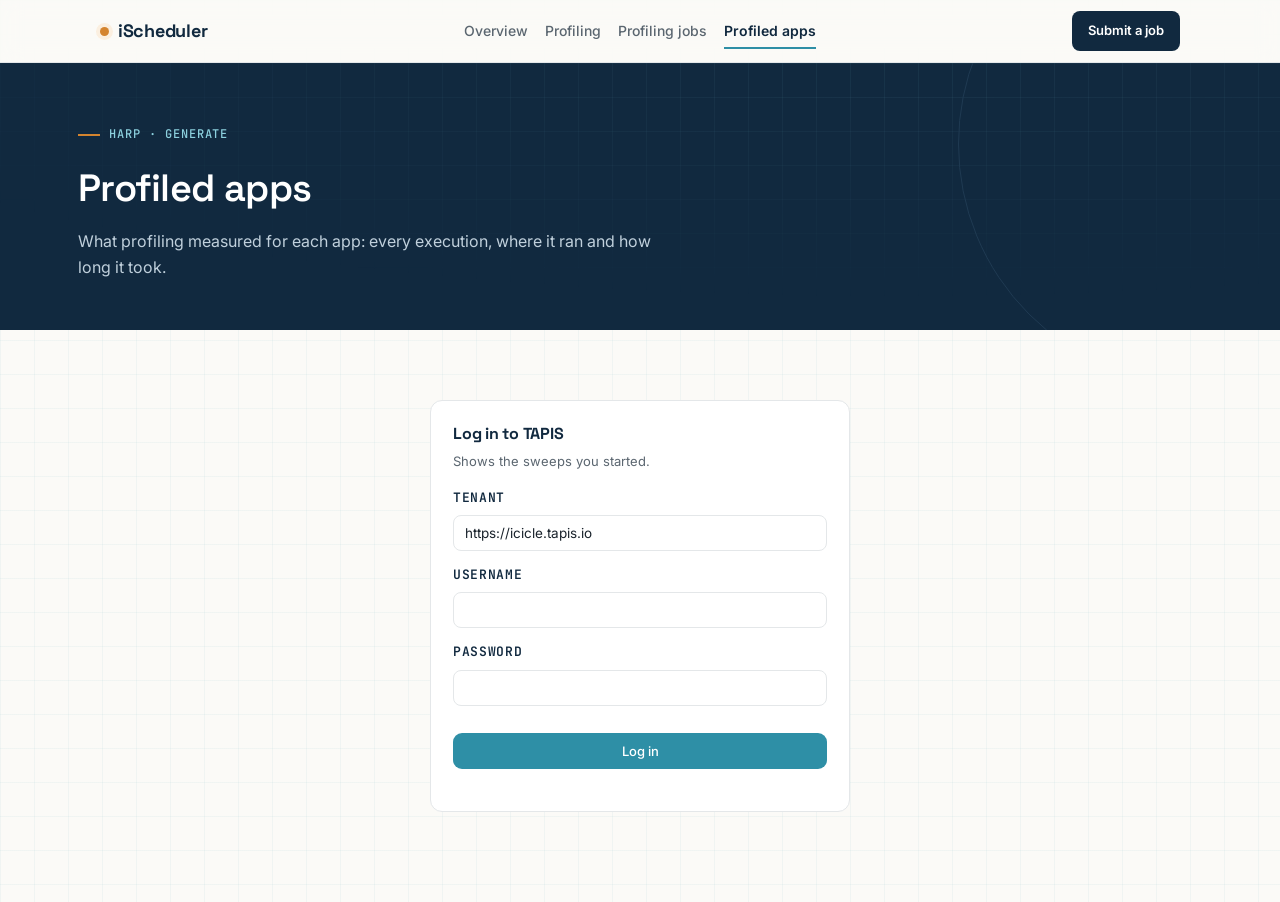
==== commit d05321a3: "Remove the footer from the iScheduler pages Co-Authored-By: Claude Opus 5.5 <noreply@anthropic.com> " ====
--- a/profile-data.html
+++ b/profile-data.html
@@ -212,6 +212,7 @@
 @media(prefers-reduced-motion:reduce){*{transition:none!important;scroll-behavior:auto}.reveal{opacity:1;transform:none}.orbit{animation:none}}
 :focus-visible{outline:2px solid var(--teal);outline-offset:2px}
 [hidden]{display:none!important}
+section.main{padding-bottom:90px}
 
 /* clickable loop steps */
 a.step{color:inherit;text-decoration:none;transition:background .12s}
@@ -496,7 +497,7 @@
   <p>What profiling measured for each app: every execution, where it ran and how long it took.</p>
 </div></header>
 
-<section><div class="wrap-p">
+<section class="main"><div class="wrap-p">
   <div class="card2 login" id="loginPanel" hidden>
     <h3>Log in to TAPIS</h3>
     <p class="sub">Shows the sweeps you started.</p>
@@ -562,11 +563,6 @@
   </div>
 </div></section>
 
-<footer><div class="wrap foot-grid">
-  <div><strong>iScheduler</strong><br>Automated planning and scheduling of compute jobs. A research project.</div>
-  <div>Profiling runs feed the<br>runtime and memory estimators.</div>
-  <div>The Ohio State University<br>Computer Science and Engineering</div>
-</div></footer>
 
 <script>
 /* Profile data: what the profiling sweeps gathered, per app.
